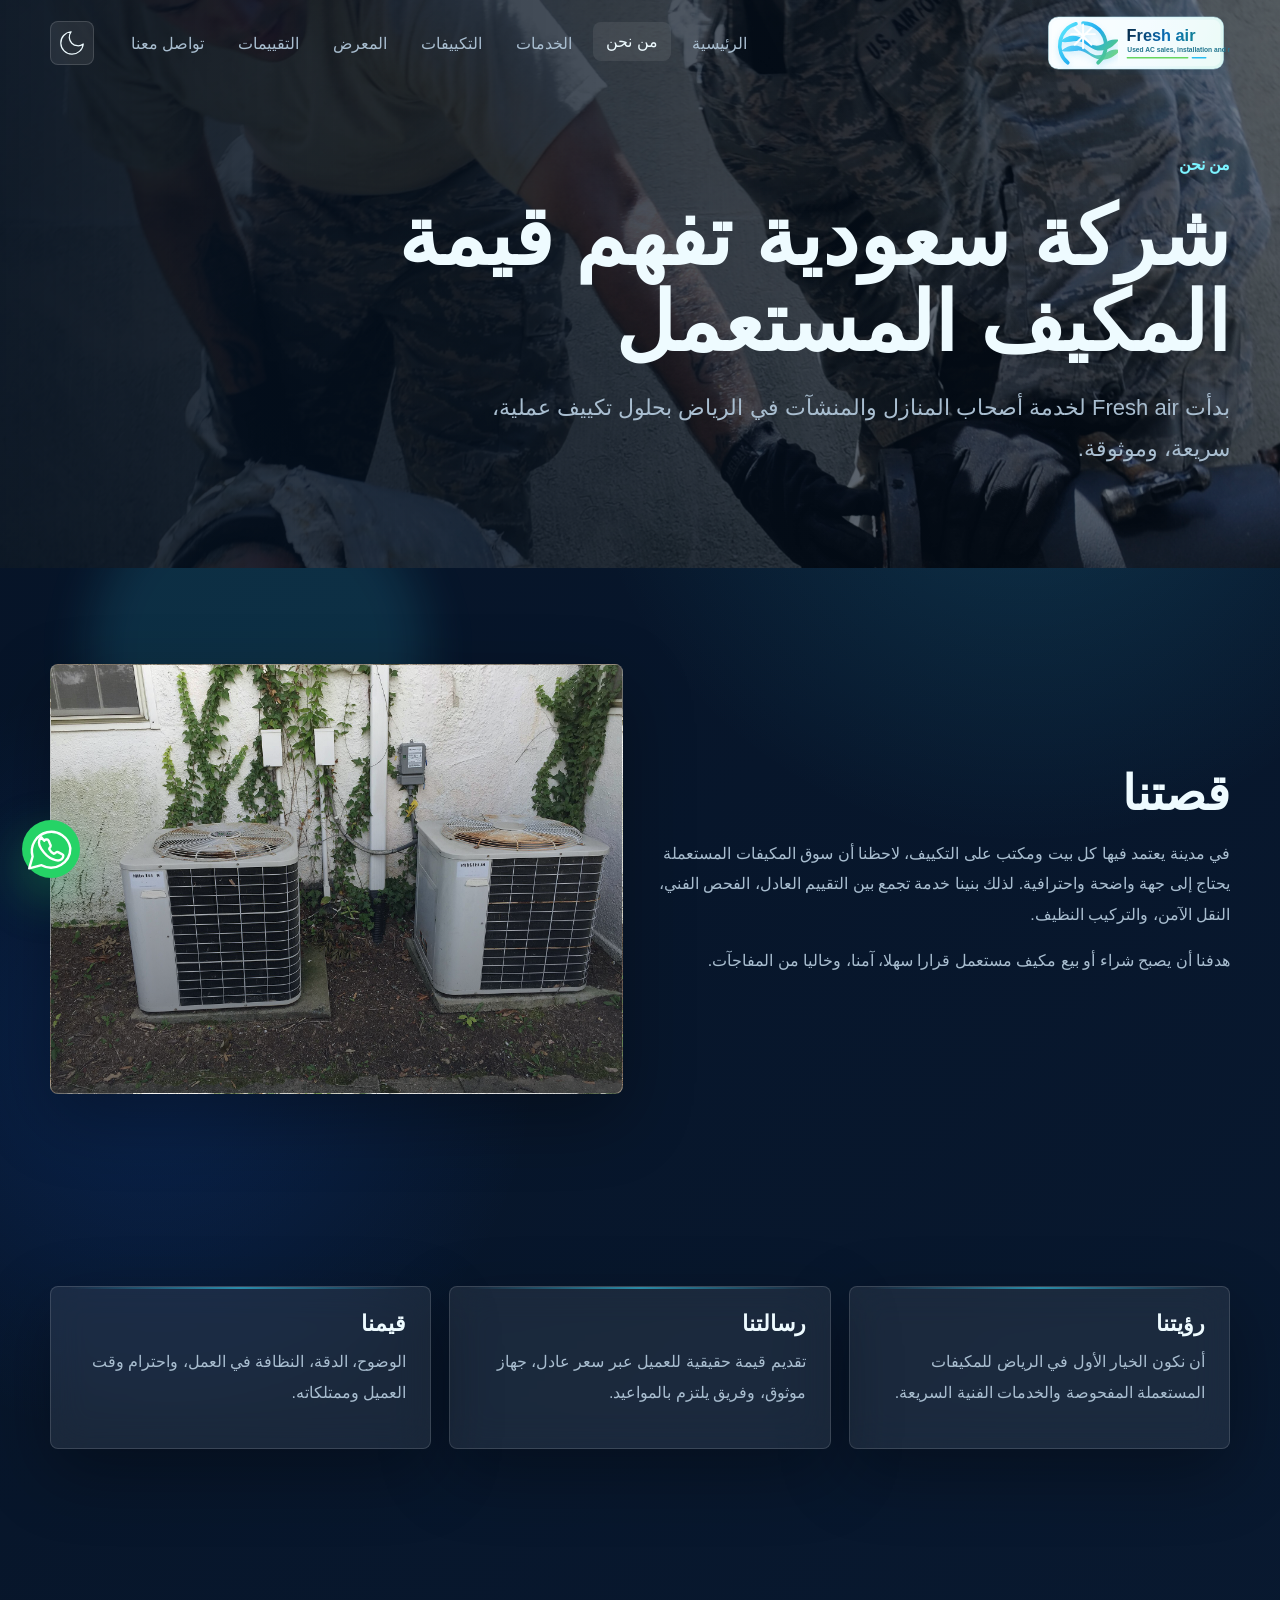
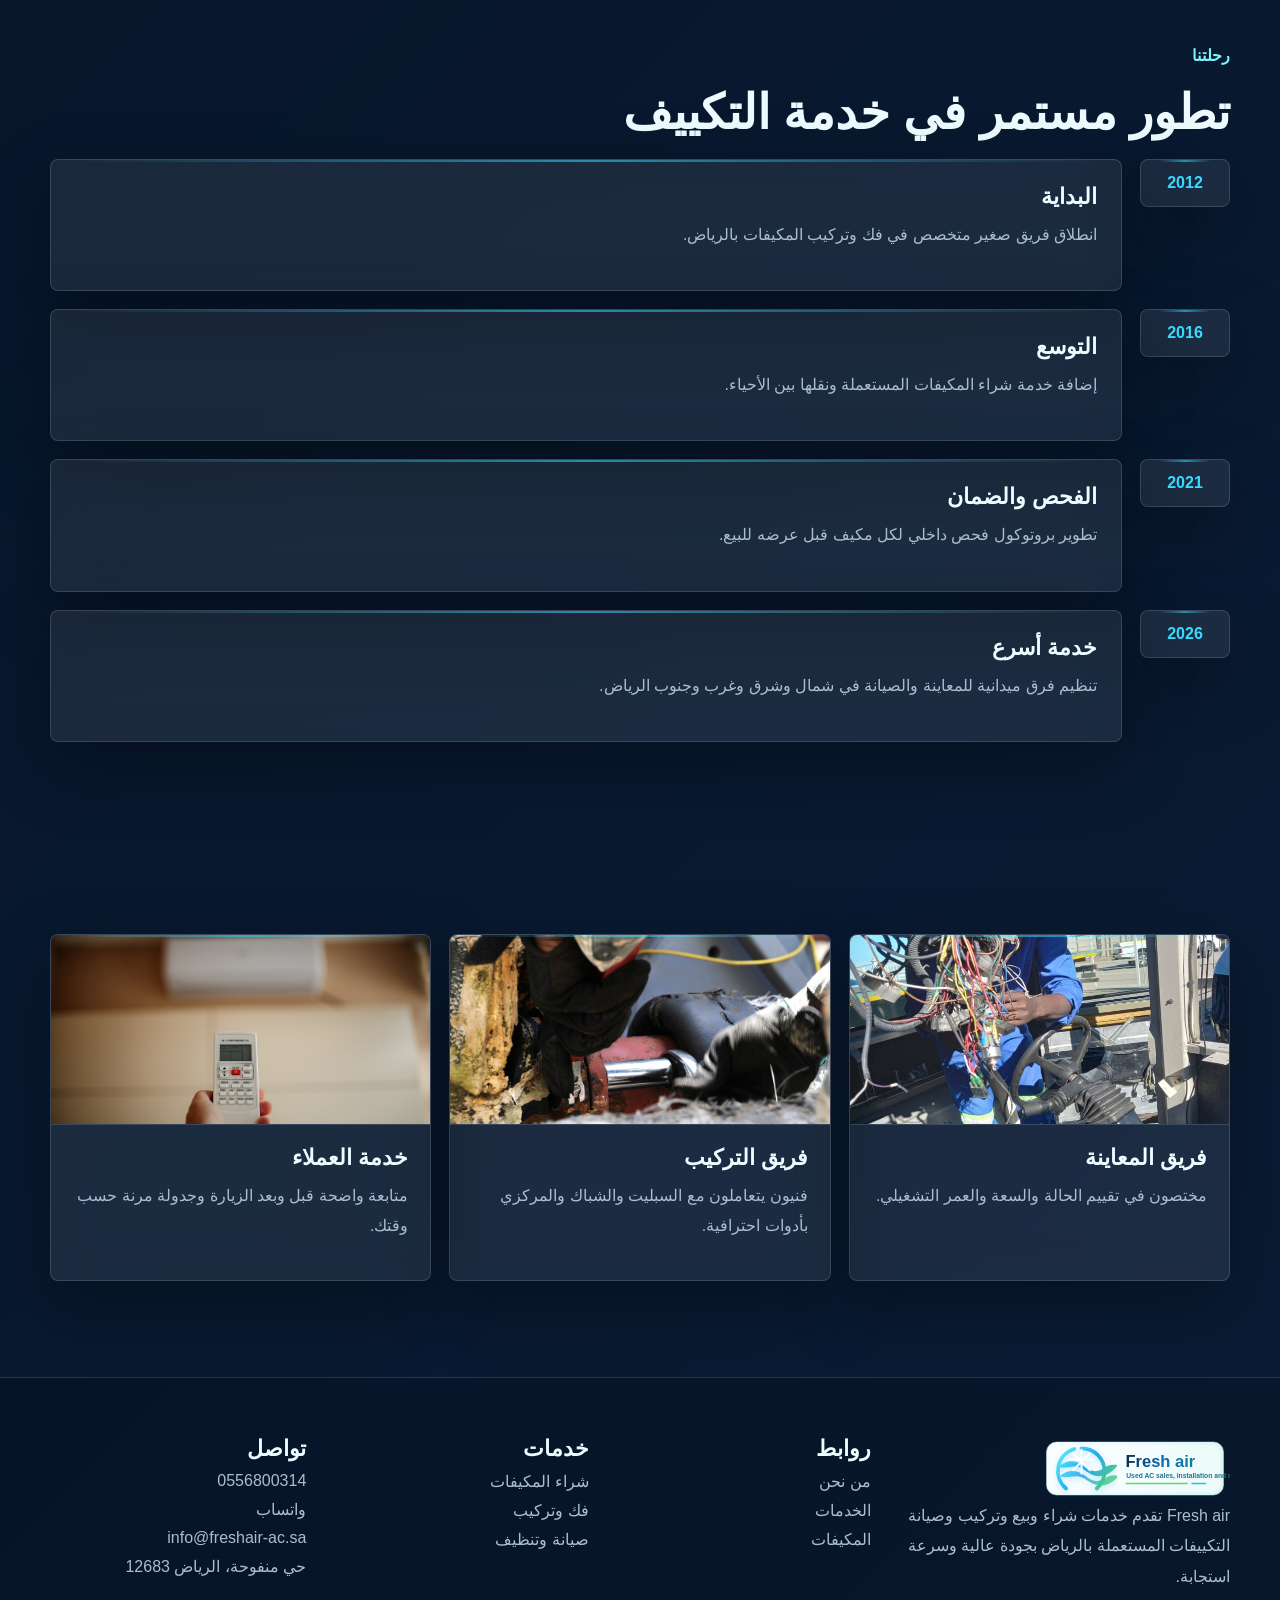
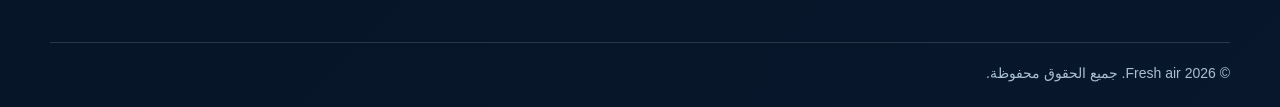
==== about.html @ 981058bc "Add files via upload" ====
﻿<!doctype html>
<html lang="ar" dir="rtl">
<head>
  <meta charset="utf-8">
  <meta name="viewport" content="width=device-width, initial-scale=1">
  <meta name="description" content="تعرف على Fresh air للمكيفات المستعملة بالرياض ورؤيتنا وفريقنا في شراء وبيع وصيانة المكيفات.">
  <title>من نحن | Fresh air للمكيفات</title>
  <link rel="icon" href="assets/logo.svg" type="image/svg+xml">
  <link rel="stylesheet" href="styles.css">
</head>
<body>
  <main>
    <section class="page-hero" style="--page-img:url('assets/img/technician-team.jpg')">
      <div class="container reveal"><p class="eyebrow">من نحن</p><h1>شركة سعودية تفهم قيمة المكيف المستعمل</h1><p class="lead">بدأت Fresh air لخدمة أصحاب المنازل والمنشآت في الرياض بحلول تكييف عملية، سريعة، وموثوقة.</p></div>
    </section>
    <section class="section">
      <div class="container split">
        <div class="reveal"><h2>قصتنا</h2><p>في مدينة يعتمد فيها كل بيت ومكتب على التكييف، لاحظنا أن سوق المكيفات المستعملة يحتاج إلى جهة واضحة واحترافية. لذلك بنينا خدمة تجمع بين التقييم العادل، الفحص الفني، النقل الآمن، والتركيب النظيف.</p><p>هدفنا أن يصبح شراء أو بيع مكيف مستعمل قرارا سهلا، آمنا، وخاليا من المفاجآت.</p></div>
        <div class="media-frame reveal" style="background-image:url('assets/img/old-units.jpg')"></div>
      </div>
    </section>
    <section class="section">
      <div class="container grid-3">
        <article class="card"><h3>رؤيتنا</h3><p>أن نكون الخيار الأول في الرياض للمكيفات المستعملة المفحوصة والخدمات الفنية السريعة.</p></article>
        <article class="card"><h3>رسالتنا</h3><p>تقديم قيمة حقيقية للعميل عبر سعر عادل، جهاز موثوق، وفريق يلتزم بالمواعيد.</p></article>
        <article class="card"><h3>قيمنا</h3><p>الوضوح، الدقة، النظافة في العمل، واحترام وقت العميل وممتلكاته.</p></article>
      </div>
    </section>
    <section class="section">
      <div class="container">
        <p class="eyebrow reveal">رحلتنا</p><h2 class="reveal">تطور مستمر في خدمة التكييف</h2>
        <div class="timeline">
          <div class="timeline-item reveal"><div class="timeline-year card">2012</div><div class="card"><h3>البداية</h3><p>انطلاق فريق صغير متخصص في فك وتركيب المكيفات بالرياض.</p></div></div>
          <div class="timeline-item reveal"><div class="timeline-year card">2016</div><div class="card"><h3>التوسع</h3><p>إضافة خدمة شراء المكيفات المستعملة ونقلها بين الأحياء.</p></div></div>
          <div class="timeline-item reveal"><div class="timeline-year card">2021</div><div class="card"><h3>الفحص والضمان</h3><p>تطوير بروتوكول فحص داخلي لكل مكيف قبل عرضه للبيع.</p></div></div>
          <div class="timeline-item reveal"><div class="timeline-year card">2026</div><div class="card"><h3>خدمة أسرع</h3><p>تنظيم فرق ميدانية للمعاينة والصيانة في شمال وشرق وغرب وجنوب الرياض.</p></div></div>
        </div>
      </div>
    </section>
    <section class="section">
      <div class="container grid-3">
        <article class="card team-card"><img src="assets/img/service-technician.jpg" alt="فني معاينة مكيفات"><h3>فريق المعاينة</h3><p>مختصون في تقييم الحالة والسعة والعمر التشغيلي.</p></article>
        <article class="card team-card"><img src="assets/img/technician-install.jpg" alt="فريق تركيب مكيفات"><h3>فريق التركيب</h3><p>فنيون يتعاملون مع السبليت والشباك والمركزي بأدوات احترافية.</p></article>
        <article class="card team-card"><img src="assets/img/remote-control.jpg" alt="خدمة عملاء المكيفات"><h3>خدمة العملاء</h3><p>متابعة واضحة قبل وبعد الزيارة وجدولة مرنة حسب وقتك.</p></article>
      </div>
    </section>
  </main>
  <footer class="footer"></footer>
  <script src="app.js"></script>
  <script src="content.js"></script>
</body>
</html>
---- styles.css ----
:root {
  color-scheme: dark;
  --bg: #061326;
  --bg-2: #0a1c35;
  --panel: rgba(255, 255, 255, .08);
  --panel-strong: rgba(255, 255, 255, .13);
  --text: #eefbff;
  --muted: #a9bed0;
  --line: rgba(255, 255, 255, .14);
  --cyan: #38dcff;
  --cyan-2: #7cf3ff;
  --blue: #1769ff;
  --white: #ffffff;
  --shadow: 0 24px 70px rgba(0, 0, 0, .32);
  --soft: 0 18px 50px rgba(56, 220, 255, .16);
  --radius: 8px;
  --max: 1180px;
}

:root.light {
  color-scheme: light;
  --bg: #f5fbff;
  --bg-2: #e9f4fb;
  --panel: rgba(255, 255, 255, .76);
  --panel-strong: rgba(255, 255, 255, .95);
  --text: #061326;
  --muted: #506476;
  --line: rgba(4, 26, 52, .12);
  --shadow: 0 24px 70px rgba(0, 42, 87, .12);
  --soft: 0 18px 50px rgba(23, 105, 255, .11);
}

* { box-sizing: border-box; }

html {
  scroll-behavior: smooth;
}

body {
  margin: 0;
  font-family: "Tajawal", "Cairo", "Segoe UI", Tahoma, Arial, sans-serif;
  background:
    radial-gradient(circle at 80% 12%, rgba(56, 220, 255, .16), transparent 28rem),
    radial-gradient(circle at 12% 32%, rgba(23, 105, 255, .16), transparent 24rem),
    linear-gradient(135deg, var(--bg), var(--bg-2));
  color: var(--text);
  min-height: 100vh;
  overflow-x: hidden;
}

body::before,
body::after {
  content: "";
  position: fixed;
  inset: auto auto 9% 7%;
  width: 21rem;
  height: 21rem;
  border-radius: 50%;
  background: rgba(56, 220, 255, .13);
  filter: blur(24px);
  pointer-events: none;
  animation: floatGlow 9s ease-in-out infinite;
  z-index: -2;
}

body::after {
  inset: 13% 8% auto auto;
  width: 15rem;
  height: 15rem;
  background: rgba(23, 105, 255, .18);
  animation-duration: 12s;
  animation-delay: -3s;
}

@keyframes floatGlow {
  0%, 100% { transform: translate3d(0, 0, 0) scale(1); opacity: .62; }
  50% { transform: translate3d(1.5rem, -2rem, 0) scale(1.08); opacity: .9; }
}

a { color: inherit; text-decoration: none; }
img { max-width: 100%; display: block; }
button, input, textarea, select { font: inherit; }

.loader {
  position: fixed;
  inset: 0;
  z-index: 1000;
  display: grid;
  place-items: center;
  background: #04101f;
  transition: opacity .6s ease, visibility .6s ease;
}

.loader.hide {
  opacity: 0;
  visibility: hidden;
}

.loader-mark {
  width: 92px;
  height: 92px;
  border-radius: 50%;
  border: 1px solid rgba(124, 243, 255, .25);
  display: grid;
  place-items: center;
  position: relative;
  box-shadow: 0 0 50px rgba(56, 220, 255, .32);
}

.loader-mark::before {
  content: "";
  position: absolute;
  inset: -4px;
  border-radius: inherit;
  border: 3px solid transparent;
  border-top-color: var(--cyan);
  animation: spin 1s linear infinite;
}

.loader-mark span {
  color: var(--cyan-2);
  font-weight: 900;
  font-size: 30px;
}

@keyframes spin { to { transform: rotate(360deg); } }

.page-transition {
  position: fixed;
  inset: 0;
  z-index: 900;
  pointer-events: none;
  background: linear-gradient(120deg, #061326, #0a65ff, #38dcff);
  transform: translateX(105%);
}

.page-transition.active {
  animation: pageSweep .72s cubic-bezier(.7, 0, .2, 1);
}

@keyframes pageSweep {
  0% { transform: translateX(105%); }
  45% { transform: translateX(0); }
  100% { transform: translateX(-105%); }
}

.nav {
  position: fixed;
  top: 0;
  inset-inline: 0;
  z-index: 100;
  transition: background .3s ease, box-shadow .3s ease, transform .3s ease;
}

.nav.scrolled {
  background: rgba(4, 16, 31, .76);
  backdrop-filter: blur(18px);
  box-shadow: 0 8px 40px rgba(0, 0, 0, .22);
}

.nav-inner {
  width: min(var(--max), calc(100% - 32px));
  margin: auto;
  height: 86px;
  display: flex;
  align-items: center;
  gap: 24px;
}

.brand {
  display: inline-flex;
  align-items: center;
  min-width: 196px;
}

.brand img {
  width: 188px;
  max-height: 70px;
  height: auto;
  object-fit: contain;
  border-radius: var(--radius);
}

.nav-links {
  display: flex;
  align-items: center;
  gap: 8px;
  margin-inline-start: auto;
}

.nav-links a {
  color: var(--muted);
  padding: 10px 13px;
  border-radius: var(--radius);
  transition: color .25s ease, background .25s ease, transform .25s ease;
  white-space: nowrap;
}

.nav-links a:hover,
.nav-links a.active {
  color: var(--text);
  background: rgba(255, 255, 255, .08);
  transform: translateY(-2px);
}

.nav-actions {
  display: flex;
  align-items: center;
  gap: 10px;
}

.icon-btn,
.menu-btn {
  width: 44px;
  height: 44px;
  border: 1px solid var(--line);
  border-radius: var(--radius);
  background: var(--panel);
  color: var(--text);
  display: grid;
  place-items: center;
  cursor: pointer;
  transition: transform .25s ease, border-color .25s ease, background .25s ease;
}

.icon-btn:hover,
.menu-btn:hover {
  transform: translateY(-2px);
  border-color: rgba(56, 220, 255, .5);
  background: var(--panel-strong);
}

.menu-btn { display: none; }

.section {
  padding: 96px 0;
  position: relative;
}

.container {
  width: min(var(--max), calc(100% - 32px));
  margin: auto;
}

.eyebrow {
  color: var(--cyan-2);
  font-weight: 800;
  letter-spacing: 0;
  margin-bottom: 14px;
}

h1, h2, h3, p { margin-top: 0; }

h1 {
  font-size: clamp(40px, 7vw, 82px);
  line-height: 1.05;
  margin-bottom: 20px;
  max-width: 950px;
}

h2 {
  font-size: clamp(28px, 4vw, 48px);
  line-height: 1.15;
  margin-bottom: 18px;
}

h3 {
  font-size: 22px;
  margin-bottom: 10px;
}

p {
  color: var(--muted);
  line-height: 1.9;
}

.lead {
  font-size: clamp(17px, 2.1vw, 22px);
  max-width: 780px;
}

.section-heading {
  max-width: 780px;
  margin-bottom: 26px;
}

.btn {
  border: 1px solid var(--line);
  border-radius: var(--radius);
  min-height: 48px;
  padding: 0 22px;
  display: inline-flex;
  align-items: center;
  justify-content: center;
  gap: 9px;
  color: var(--text);
  background: var(--panel);
  cursor: pointer;
  transition: transform .25s ease, box-shadow .25s ease, background .25s ease, border-color .25s ease;
  white-space: nowrap;
}

.btn:hover {
  transform: translateY(-3px);
  border-color: rgba(56, 220, 255, .56);
  box-shadow: var(--soft);
}

.btn.primary {
  border: 0;
  background: linear-gradient(135deg, var(--cyan), var(--blue));
  color: #04101f;
  font-weight: 900;
}

.btn.ghost {
  background: rgba(255, 255, 255, .06);
}

.hero {
  min-height: 100svh;
  display: grid;
  align-items: center;
  padding: 130px 0 60px;
  isolation: isolate;
  overflow: hidden;
}

.hero::before {
  content: "";
  position: absolute;
  inset: 0;
  background:
    linear-gradient(90deg, rgba(3, 10, 24, .9) 0%, rgba(3, 10, 24, .55) 48%, rgba(3, 10, 24, .2) 100%),
    var(--hero-img, url("assets/img/hero-ac-luxury.jpg"));
  background-size: cover;
  background-position: center;
  transform: scale(1.04);
  animation: heroZoom 16s ease-in-out infinite alternate;
  z-index: -2;
}

.hero::after {
  content: "";
  position: absolute;
  inset: 0;
  background: linear-gradient(0deg, var(--bg) 0%, transparent 34%);
  z-index: -1;
}

@keyframes heroZoom {
  to { transform: scale(1.12) translateX(1.2rem); }
}

.hero-grid {
  display: grid;
  grid-template-columns: 1fr 390px;
  gap: 44px;
  align-items: end;
}

.hero-actions,
.inline-actions {
  display: flex;
  align-items: center;
  gap: 12px;
  flex-wrap: wrap;
  margin-top: 30px;
}

.hero-panel,
.glass,
.card {
  background: var(--panel);
  border: 1px solid var(--line);
  border-radius: var(--radius);
  backdrop-filter: blur(18px);
  box-shadow: var(--shadow);
}

.hero-panel {
  padding: 18px;
  overflow: hidden;
}

.slide {
  min-height: 330px;
  border-radius: var(--radius);
  padding: 22px;
  background-size: cover;
  background-position: center;
  display: flex;
  flex-direction: column;
  justify-content: end;
  position: relative;
  overflow: hidden;
}

.slide::before {
  content: "";
  position: absolute;
  inset: 0;
  background: linear-gradient(0deg, rgba(3, 10, 24, .88), transparent 65%);
}

.slide > * { position: relative; }

.slide h3 { color: #fff; }

.slider-dots {
  display: flex;
  gap: 8px;
  margin-top: 14px;
}

.slider-dots button {
  width: 34px;
  height: 5px;
  border: 0;
  border-radius: 99px;
  background: rgba(255, 255, 255, .2);
  cursor: pointer;
}

.slider-dots button.active { background: var(--cyan); }

.split {
  display: grid;
  grid-template-columns: 1fr 1fr;
  gap: 34px;
  align-items: center;
}

.grid-3,
.grid-4,
.product-grid,
.review-grid {
  display: grid;
  gap: 18px;
}

.grid-3 { grid-template-columns: repeat(3, 1fr); }
.grid-4 { grid-template-columns: repeat(4, 1fr); }
.product-grid { grid-template-columns: repeat(3, 1fr); }
.review-grid { grid-template-columns: repeat(3, 1fr); }

.article-feature {
  padding-top: 78px;
}

.article-grid {
  display: grid;
  grid-template-columns: 1.2fr .9fr .9fr;
  gap: 18px;
}

.article-card {
  padding: 0;
  display: grid;
  grid-template-rows: auto 1fr;
}

.article-card img {
  width: 100%;
  aspect-ratio: 16 / 10;
  object-fit: cover;
  border-bottom: 1px solid var(--line);
}

.article-card:first-child img {
  aspect-ratio: 16 / 8;
}

.article-body {
  padding: 22px;
}

.article-body span {
  display: inline-flex;
  margin-bottom: 12px;
  color: var(--cyan-2);
  font-weight: 900;
}

.article-body h3 {
  line-height: 1.35;
}

.image-strip {
  display: grid;
  grid-template-columns: 1.15fr .85fr 1fr .9fr;
  gap: 16px;
  margin-top: 22px;
}

.image-card {
  min-height: 260px;
  margin: 0;
  border-radius: var(--radius);
  overflow: hidden;
  position: relative;
  border: 1px solid var(--line);
  box-shadow: var(--shadow);
  background: var(--panel);
}

.image-card:nth-child(2),
.image-card:nth-child(4) {
  transform: translateY(34px);
}

.image-card img,
.team-card img,
.service-photo {
  width: 100%;
  height: 100%;
  object-fit: cover;
}

.image-card figcaption {
  position: absolute;
  inset: auto 14px 14px auto;
  padding: 8px 12px;
  border-radius: var(--radius);
  color: #fff;
  background: rgba(4, 16, 31, .72);
  backdrop-filter: blur(12px);
  font-weight: 800;
}

.brand-showcase {
  display: grid;
  grid-template-columns: 310px 1fr;
  gap: 24px;
  align-items: center;
  padding: 28px;
  border-radius: var(--radius);
  border: 1px solid var(--line);
  background:
    radial-gradient(circle at 18% 50%, rgba(56, 220, 255, .22), transparent 19rem),
    var(--panel);
  box-shadow: var(--shadow);
  backdrop-filter: blur(18px);
}

.brand-showcase img {
  width: min(100%, 280px);
  filter: drop-shadow(0 18px 38px rgba(56, 220, 255, .22));
}

.card {
  padding: 24px;
  position: relative;
  overflow: hidden;
  transition: transform .28s ease, border-color .28s ease, box-shadow .28s ease;
}

.card::before {
  content: "";
  position: absolute;
  inset-inline: 18px;
  top: 0;
  height: 2px;
  background: linear-gradient(90deg, transparent, var(--cyan), transparent);
  opacity: .55;
}

.card:hover {
  transform: translateY(-7px);
  border-color: rgba(56, 220, 255, .45);
  box-shadow: var(--soft), var(--shadow);
}

.service-card,
.team-card {
  padding: 0;
}

.service-card .icon,
.service-card h3,
.service-card p,
.team-card h3,
.team-card p {
  margin-inline: 22px;
}

.service-photo,
.team-card img {
  height: 190px;
  margin-bottom: 20px;
  border-bottom: 1px solid var(--line);
}

.team-card p,
.service-card p {
  padding-bottom: 22px;
}

.icon {
  width: 54px;
  height: 54px;
  border-radius: var(--radius);
  display: grid;
  place-items: center;
  margin-bottom: 18px;
  color: #04101f;
  background: linear-gradient(135deg, var(--cyan), #fff);
}

.icon svg {
  width: 28px;
  height: 28px;
  stroke-width: 2.2;
}

.stat {
  min-height: 160px;
  display: grid;
  align-content: center;
  text-align: center;
}

.stat strong {
  font-size: 42px;
  color: var(--cyan-2);
}

.media-frame {
  border-radius: var(--radius);
  overflow: hidden;
  min-height: 430px;
  background-size: cover;
  background-position: center;
  box-shadow: var(--shadow);
  border: 1px solid var(--line);
  position: relative;
}

.media-frame::after {
  content: "";
  position: absolute;
  inset: 0;
  background: linear-gradient(0deg, rgba(4, 16, 31, .52), transparent);
}

.timeline {
  display: grid;
  gap: 18px;
  position: relative;
}

.timeline-item {
  display: grid;
  grid-template-columns: 90px 1fr;
  gap: 18px;
  align-items: start;
}

.timeline-year {
  color: var(--cyan);
  font-weight: 900;
  padding: 14px;
  text-align: center;
}

.page-hero {
  padding: 150px 0 76px;
  min-height: 470px;
  display: grid;
  align-items: end;
  background:
    linear-gradient(90deg, rgba(4, 16, 31, .92), rgba(4, 16, 31, .52)),
    var(--page-img, url("assets/img/central-hvac.jpg"));
  background-size: cover;
  background-position: center;
  position: relative;
}

.filters {
  display: flex;
  gap: 10px;
  flex-wrap: wrap;
  margin-bottom: 24px;
}

.filter-btn {
  border: 1px solid var(--line);
  background: var(--panel);
  color: var(--text);
  border-radius: var(--radius);
  padding: 11px 16px;
  cursor: pointer;
}

.filter-btn.active {
  background: linear-gradient(135deg, var(--cyan), var(--blue));
  color: #04101f;
  font-weight: 900;
  border-color: transparent;
}

.product-card {
  padding: 0;
}

.product-card img,
.gallery-item img {
  width: 100%;
  aspect-ratio: 4 / 3;
  object-fit: cover;
  transition: transform .45s ease;
}

.product-card:hover img,
.gallery-item:hover img {
  transform: scale(1.07);
}

.product-body { padding: 22px; }
.price { color: var(--cyan-2); font-size: 22px; font-weight: 900; }

.masonry {
  columns: 3 280px;
  column-gap: 18px;
}

.gallery-item {
  break-inside: avoid;
  margin-bottom: 18px;
  overflow: hidden;
  cursor: zoom-in;
  padding: 0;
}

.before-after {
  display: grid;
  grid-template-columns: 1fr 1fr;
  overflow: hidden;
  padding: 0;
}

.before-after figure {
  margin: 0;
  position: relative;
  overflow: hidden;
}

.before-after figcaption {
  position: absolute;
  inset: auto 12px 12px auto;
  padding: 8px 12px;
  border-radius: var(--radius);
  background: rgba(4, 16, 31, .72);
  color: #fff;
}

.form {
  display: grid;
  gap: 14px;
}

.field {
  border: 1px solid var(--line);
  border-radius: var(--radius);
  background: rgba(255, 255, 255, .06);
  color: var(--text);
  min-height: 52px;
  padding: 0 16px;
  outline: 0;
}

textarea.field {
  padding-block: 14px;
  min-height: 150px;
  resize: vertical;
}

.map {
  width: 100%;
  height: 430px;
  border: 0;
  border-radius: var(--radius);
  filter: saturate(1.1) contrast(1.05);
}

.faq-item {
  border-bottom: 1px solid var(--line);
}

.faq-q {
  width: 100%;
  background: transparent;
  color: var(--text);
  border: 0;
  padding: 20px 0;
  text-align: right;
  cursor: pointer;
  font-weight: 900;
  display: flex;
  justify-content: space-between;
  align-items: center;
}

.faq-a {
  display: none;
  padding-bottom: 20px;
}

.faq-item.open .faq-a { display: block; }

.stars {
  color: #ffd86b;
  font-size: 18px;
  margin-bottom: 12px;
}

.partners {
  display: grid;
  grid-template-columns: repeat(5, 1fr);
  gap: 14px;
}

.partner {
  min-height: 86px;
  display: grid;
  place-items: center;
  color: var(--muted);
  font-weight: 900;
  letter-spacing: 0;
}

.footer {
  padding: 58px 0 26px;
  border-top: 1px solid var(--line);
  background: rgba(0, 0, 0, .16);
}

.footer-grid {
  display: grid;
  grid-template-columns: 1.3fr repeat(3, 1fr);
  gap: 26px;
}

.footer a {
  display: block;
  color: var(--muted);
  margin: 10px 0;
}

.copy {
  margin-top: 34px;
  padding-top: 22px;
  border-top: 1px solid var(--line);
  color: var(--muted);
  font-size: 14px;
}

.whatsapp {
  position: fixed;
  left: 22px;
  bottom: 22px;
  z-index: 80;
  width: 58px;
  height: 58px;
  border-radius: 50%;
  display: grid;
  place-items: center;
  background: #25d366;
  color: white;
  box-shadow: 0 18px 48px rgba(37, 211, 102, .36);
  animation: pulse 2.2s ease-in-out infinite;
}

@keyframes pulse {
  0%, 100% { transform: scale(1); }
  50% { transform: scale(1.08); }
}

.lightbox {
  position: fixed;
  inset: 0;
  background: rgba(3, 10, 24, .88);
  z-index: 500;
  display: none;
  place-items: center;
  padding: 24px;
}

.lightbox.open { display: grid; }
.lightbox img { max-height: 86vh; border-radius: var(--radius); box-shadow: var(--shadow); }
.lightbox button { position: absolute; top: 22px; left: 22px; }

.reveal {
  opacity: 0;
  transform: translateY(34px);
  transition: opacity .75s ease, transform .75s ease;
}

.reveal.visible {
  opacity: 1;
  transform: translateY(0);
}

.not-found {
  min-height: 100vh;
  display: grid;
  place-items: center;
  align-content: center;
  gap: 20px;
  text-align: center;
}

@media (max-width: 980px) {
  .menu-btn { display: grid; }
  .nav-links {
    position: fixed;
    top: 86px;
    inset-inline: 16px;
    display: none;
    flex-direction: column;
    align-items: stretch;
    padding: 14px;
    border: 1px solid var(--line);
    background: rgba(4, 16, 31, .92);
    backdrop-filter: blur(18px);
    border-radius: var(--radius);
  }
  .nav-links.open { display: flex; }
  .hero-grid,
  .split,
  .footer-grid {
    grid-template-columns: 1fr;
  }
  .hero-panel { max-width: 480px; }
  .grid-3,
  .grid-4,
  .product-grid,
  .article-grid,
  .review-grid,
  .partners,
  .image-strip {
    grid-template-columns: repeat(2, minmax(0, 1fr));
  }
  .brand-showcase {
    grid-template-columns: 1fr;
  }
  .image-card:nth-child(2),
  .image-card:nth-child(4) {
    transform: none;
  }
}

@media (max-width: 620px) {
  .nav-inner { height: 76px; width: min(100% - 20px, var(--max)); gap: 10px; }
  .brand { min-width: 148px; }
  .brand img { width: 144px; max-height: 58px; }
  .page-hero { padding-top: 126px; }
  .section { padding: 70px 0; }
  .hero { padding-top: 112px; }
  .hero-actions .btn,
  .inline-actions .btn { flex: 1 1 100%; }
  .grid-3,
  .grid-4,
  .product-grid,
  .article-grid,
  .review-grid,
  .partners,
  .before-after,
  .image-strip {
    grid-template-columns: 1fr;
  }
  .timeline-item { grid-template-columns: 1fr; }
  .hero-panel { max-width: 100%; }
  .slide { min-height: 260px; }
  .image-card { min-height: 230px; }
  .brand-showcase { padding: 20px; }
  .map { height: 320px; }
  h1 { font-size: 40px; }
}
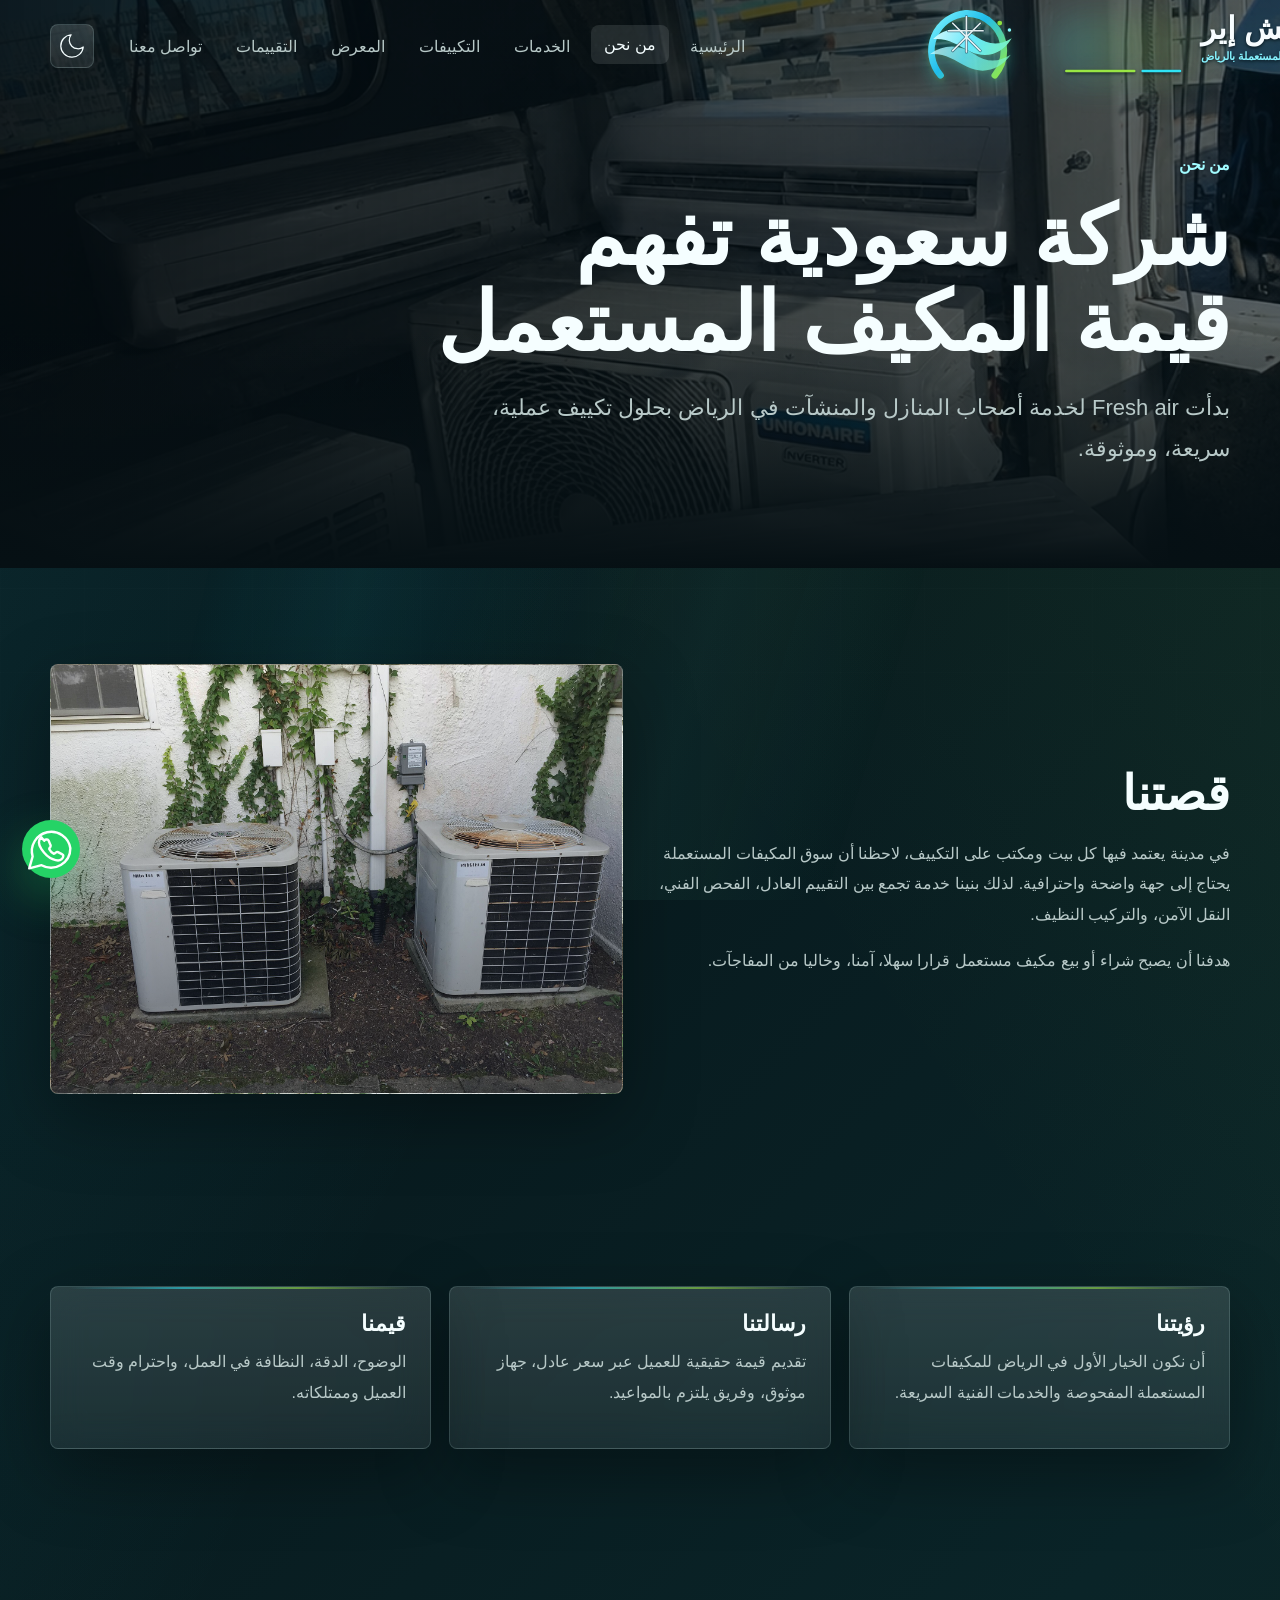
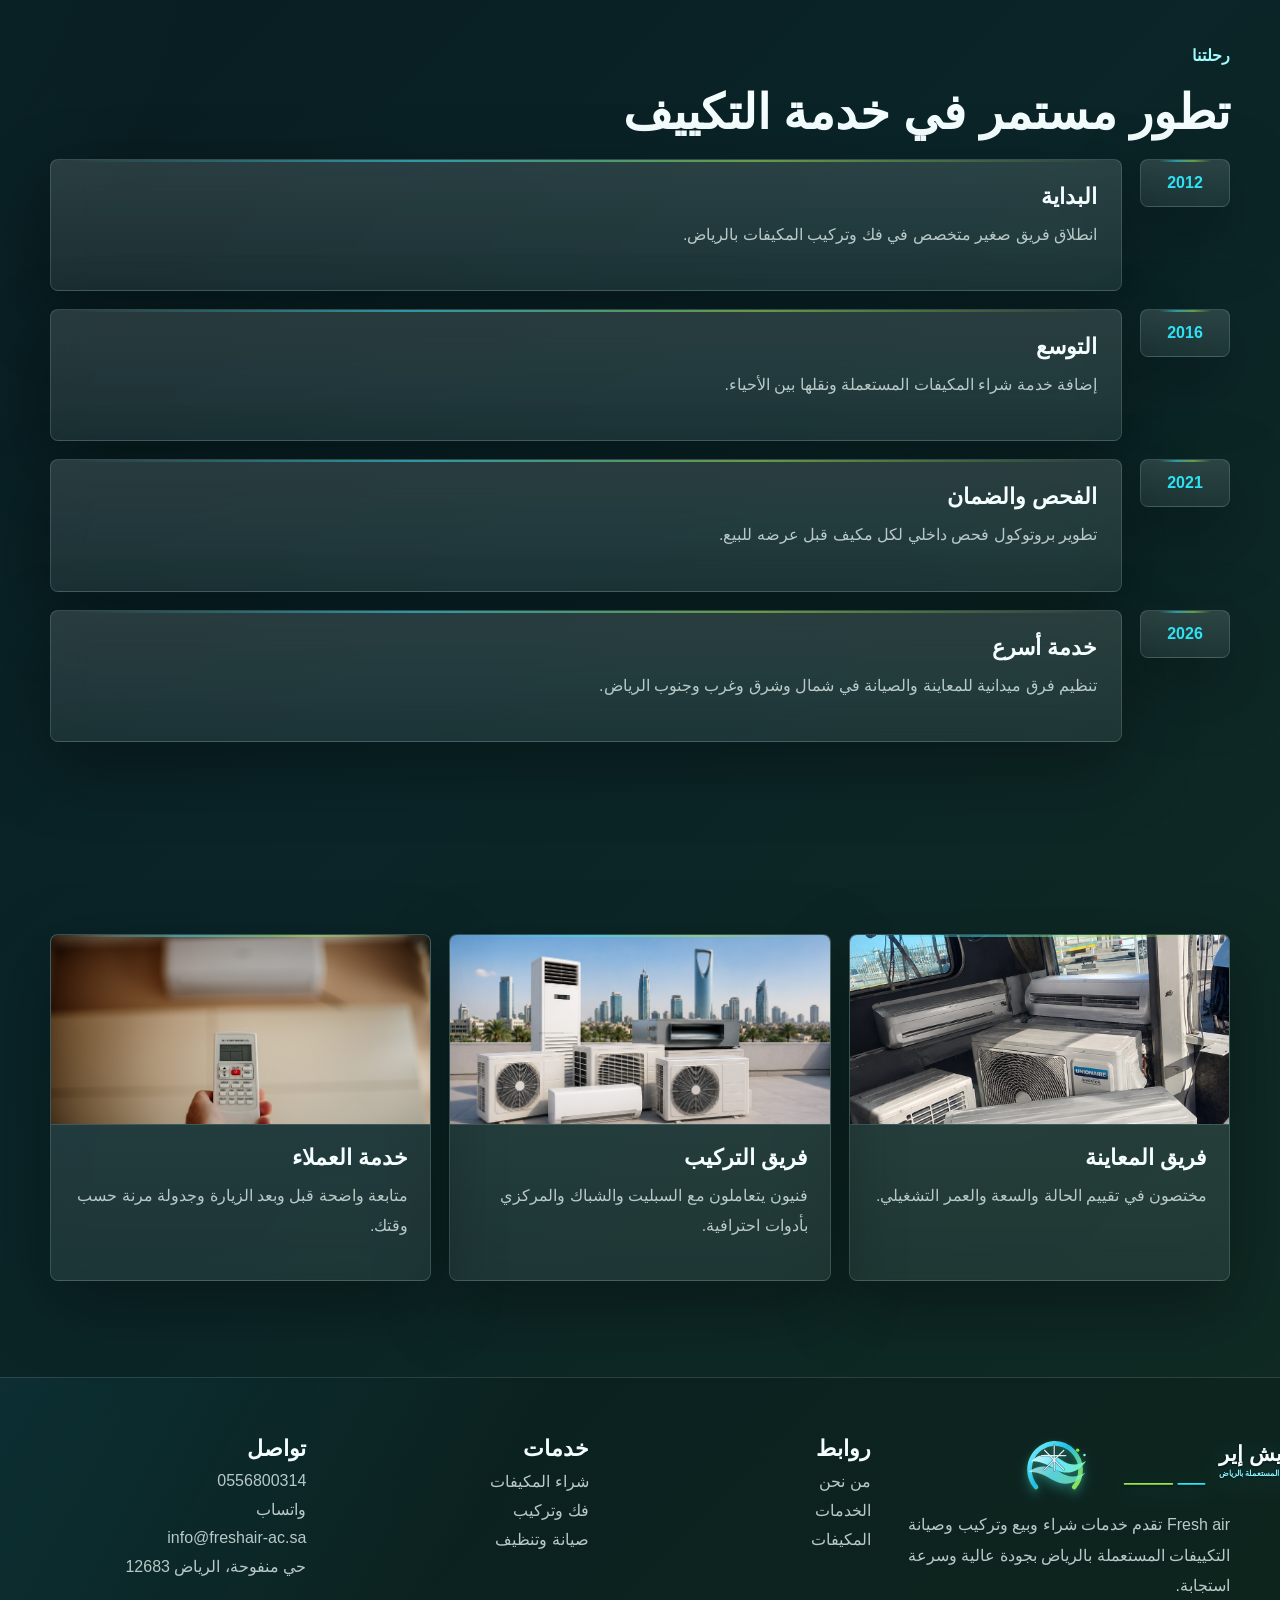
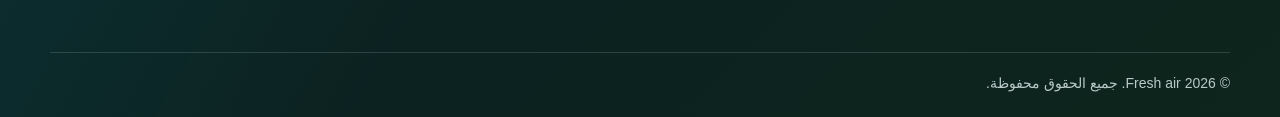
==== commit b700d1b8: "Add files via upload" ====
--- a/about.html
+++ b/about.html
@@ -10,7 +10,7 @@
 </head>
 <body>
   <main>
-    <section class="page-hero" style="--page-img:url('assets/img/technician-team.jpg')">
+    <section class="page-hero" style="--page-img:url('assets/img/service-technician.jpg')">
       <div class="container reveal"><p class="eyebrow">من نحن</p><h1>شركة سعودية تفهم قيمة المكيف المستعمل</h1><p class="lead">بدأت Fresh air لخدمة أصحاب المنازل والمنشآت في الرياض بحلول تكييف عملية، سريعة، وموثوقة.</p></div>
     </section>
     <section class="section">
--- a/styles.css
+++ b/styles.css
@@ -1,81 +1,123 @@
-:root {
-  color-scheme: dark;
-  --bg: #061326;
-  --bg-2: #0a1c35;
-  --panel: rgba(255, 255, 255, .08);
-  --panel-strong: rgba(255, 255, 255, .13);
-  --text: #eefbff;
-  --muted: #a9bed0;
-  --line: rgba(255, 255, 255, .14);
-  --cyan: #38dcff;
-  --cyan-2: #7cf3ff;
-  --blue: #1769ff;
-  --white: #ffffff;
-  --shadow: 0 24px 70px rgba(0, 0, 0, .32);
-  --soft: 0 18px 50px rgba(56, 220, 255, .16);
-  --radius: 8px;
-  --max: 1180px;
-}
-
-:root.light {
-  color-scheme: light;
-  --bg: #f5fbff;
-  --bg-2: #e9f4fb;
-  --panel: rgba(255, 255, 255, .76);
-  --panel-strong: rgba(255, 255, 255, .95);
-  --text: #061326;
-  --muted: #506476;
-  --line: rgba(4, 26, 52, .12);
-  --shadow: 0 24px 70px rgba(0, 42, 87, .12);
-  --soft: 0 18px 50px rgba(23, 105, 255, .11);
-}
+:root {
+  color-scheme: dark;
+  --bg: #061014;
+  --bg-2: #0a2428;
+  --bg-3: #112b22;
+  --panel: rgba(246, 255, 253, .075);
+  --panel-strong: rgba(246, 255, 253, .14);
+  --text: #f5feff;
+  --muted: #b8c9c8;
+  --line: rgba(214, 255, 251, .15);
+  --cyan: #2fe3f5;
+  --cyan-2: #a1fbff;
+  --blue: #2b83f2;
+  --mint: #74f0bf;
+  --green: #99e644;
+  --amber: #f4c767;
+  --nav-bg: rgba(5, 19, 23, .76);
+  --mobile-nav-bg: rgba(5, 19, 23, .96);
+  --hero-overlay-strong: rgba(3, 11, 15, .93);
+  --hero-overlay-mid: rgba(4, 18, 22, .62);
+  --hero-overlay-soft: rgba(4, 18, 22, .16);
+  --logo-text: #f7fdff;
+  --logo-muted: #86f3ff;
+  --logo-accent: #9af044;
+  --logo-shadow: rgba(0, 15, 21, .78);
+  --white: #ffffff;
+  --shadow: 0 24px 70px rgba(0, 0, 0, .34);
+  --soft: 0 18px 50px rgba(47, 227, 245, .17);
+  --radius: 8px;
+  --max: 1180px;
+}
+
+:root.light {
+  color-scheme: light;
+  --bg: #f8fbf8;
+  --bg-2: #edf8f2;
+  --bg-3: #e8f5ff;
+  --panel: rgba(255, 255, 255, .84);
+  --panel-strong: rgba(255, 255, 255, .97);
+  --text: #09242a;
+  --muted: #566d69;
+  --line: rgba(9, 36, 42, .13);
+  --cyan: #08aeca;
+  --cyan-2: #087f96;
+  --blue: #246fe0;
+  --mint: #18b889;
+  --green: #67b82b;
+  --amber: #a96f00;
+  --nav-bg: rgba(249, 253, 251, .86);
+  --mobile-nav-bg: rgba(249, 253, 251, .97);
+  --hero-overlay-strong: rgba(248, 253, 251, .87);
+  --hero-overlay-mid: rgba(236, 249, 245, .64);
+  --hero-overlay-soft: rgba(255, 255, 255, .18);
+  --logo-text: #072a32;
+  --logo-muted: #087f96;
+  --logo-accent: #4e9f21;
+  --logo-shadow: rgba(255, 255, 255, .78);
+  --shadow: 0 24px 70px rgba(0, 55, 68, .13);
+  --soft: 0 18px 50px rgba(8, 174, 202, .14);
+}
 
 * { box-sizing: border-box; }
 
-html {
-  scroll-behavior: smooth;
-}
-
-body {
-  margin: 0;
-  font-family: "Tajawal", "Cairo", "Segoe UI", Tahoma, Arial, sans-serif;
-  background:
-    radial-gradient(circle at 80% 12%, rgba(56, 220, 255, .16), transparent 28rem),
-    radial-gradient(circle at 12% 32%, rgba(23, 105, 255, .16), transparent 24rem),
-    linear-gradient(135deg, var(--bg), var(--bg-2));
-  color: var(--text);
-  min-height: 100vh;
-  overflow-x: hidden;
-}
-
-body::before,
-body::after {
-  content: "";
-  position: fixed;
-  inset: auto auto 9% 7%;
-  width: 21rem;
-  height: 21rem;
-  border-radius: 50%;
-  background: rgba(56, 220, 255, .13);
-  filter: blur(24px);
-  pointer-events: none;
-  animation: floatGlow 9s ease-in-out infinite;
-  z-index: -2;
-}
-
-body::after {
-  inset: 13% 8% auto auto;
-  width: 15rem;
-  height: 15rem;
-  background: rgba(23, 105, 255, .18);
-  animation-duration: 12s;
-  animation-delay: -3s;
-}
-
-@keyframes floatGlow {
-  0%, 100% { transform: translate3d(0, 0, 0) scale(1); opacity: .62; }
-  50% { transform: translate3d(1.5rem, -2rem, 0) scale(1.08); opacity: .9; }
-}
+html {
+  scroll-behavior: smooth;
+  overflow-x: clip;
+}
+
+body {
+  margin: 0;
+  font-family: "Tajawal", "Cairo", "Segoe UI", Tahoma, Arial, sans-serif;
+  background:
+    linear-gradient(115deg, rgba(47, 227, 245, .11), transparent 34%),
+    linear-gradient(235deg, rgba(153, 230, 68, .08), transparent 31%),
+    linear-gradient(135deg, var(--bg), var(--bg-2) 58%, var(--bg-3));
+  color: var(--text);
+  min-height: 100vh;
+  max-width: 100vw;
+  overflow-x: clip;
+  transition: background .55s ease, color .55s ease;
+}
+
+body::before,
+body::after {
+  content: "";
+  position: fixed;
+  inset: 0;
+  pointer-events: none;
+  z-index: -2;
+}
+
+body::before {
+  background:
+    linear-gradient(103deg, transparent 0 22%, rgba(47, 227, 245, .075) 33%, transparent 48%),
+    linear-gradient(287deg, transparent 0 28%, rgba(116, 240, 191, .065) 42%, transparent 60%);
+  opacity: .85;
+  animation: ambientFlow 18s ease-in-out infinite alternate;
+}
+
+body::after {
+  background-image: linear-gradient(rgba(255, 255, 255, .035) 1px, transparent 1px), linear-gradient(90deg, rgba(255, 255, 255, .03) 1px, transparent 1px);
+  background-size: 84px 84px;
+  -webkit-mask-image: linear-gradient(to bottom, transparent, #000 14%, #000 72%, transparent);
+  mask-image: linear-gradient(to bottom, transparent, #000 14%, #000 72%, transparent);
+  opacity: .34;
+}
+
+:root.light body::before {
+  opacity: .5;
+}
+
+:root.light body::after {
+  background-image: linear-gradient(rgba(8, 46, 53, .05) 1px, transparent 1px), linear-gradient(90deg, rgba(8, 46, 53, .04) 1px, transparent 1px);
+  opacity: .42;
+}
+
+@keyframes ambientFlow {
+  0% { transform: translate3d(-1.5rem, 0, 0); opacity: .55; }
+  100% { transform: translate3d(1.5rem, -1rem, 0); opacity: .9; }
+}
 
 a { color: inherit; text-decoration: none; }
 img { max-width: 100%; display: block; }
@@ -144,41 +186,193 @@
   100% { transform: translateX(-105%); }
 }
 
-.nav {
-  position: fixed;
-  top: 0;
-  inset-inline: 0;
-  z-index: 100;
-  transition: background .3s ease, box-shadow .3s ease, transform .3s ease;
-}
-
-.nav.scrolled {
-  background: rgba(4, 16, 31, .76);
-  backdrop-filter: blur(18px);
-  box-shadow: 0 8px 40px rgba(0, 0, 0, .22);
-}
-
-.nav-inner {
-  width: min(var(--max), calc(100% - 32px));
-  margin: auto;
-  height: 86px;
-  display: flex;
-  align-items: center;
-  gap: 24px;
-}
-
+.nav {
+  position: fixed;
+  top: 0;
+  inset-inline: 0;
+  z-index: 100;
+  transition: background .35s ease, box-shadow .35s ease, transform .35s ease, border-color .35s ease;
+}
+
+.nav.scrolled {
+  background: var(--nav-bg);
+  backdrop-filter: blur(18px);
+  border-bottom: 1px solid var(--line);
+  box-shadow: 0 8px 40px rgba(0, 0, 0, .18);
+}
+
+:root.light .nav.scrolled {
+  box-shadow: 0 12px 38px rgba(9, 48, 58, .09);
+}
+
+.nav-inner {
+  width: min(var(--max), calc(100vw - 32px));
+  margin: auto;
+  height: 92px;
+  display: flex;
+  align-items: center;
+  gap: 22px;
+}
+
 .brand {
   display: inline-flex;
   align-items: center;
-  min-width: 196px;
-}
-
-.brand img {
-  width: 188px;
-  max-height: 70px;
+  justify-content: flex-start;
+  min-width: 326px;
+  height: 84px;
+  color: var(--logo-text);
+  position: relative;
+  isolation: isolate;
+  direction: ltr;
+  justify-content: center;
+  border-radius: 999px;
+  transition: transform .32s ease, filter .32s ease;
+}
+
+.brand::before {
+  content: "";
+  position: absolute;
+  inset: 9px 4px 7px auto;
+  width: 176px;
+  border-radius: 999px;
+  background: linear-gradient(90deg, rgba(47, 227, 245, .28), rgba(153, 230, 68, .18), transparent);
+  filter: blur(18px);
+  opacity: .82;
+  z-index: -1;
+  transition: opacity .3s ease, transform .3s ease;
+}
+
+.brand::after {
+  content: "";
+  position: absolute;
+  inset: 15px 0 13px auto;
+  width: 68%;
+  border-radius: inherit;
+  border: 1px solid rgba(161, 251, 255, .1);
+  background: linear-gradient(90deg, rgba(255, 255, 255, .075), transparent 72%);
+  opacity: 0;
+  transform: scaleX(.94);
+  transform-origin: right;
+  transition: opacity .32s ease, transform .32s ease;
+  z-index: -1;
+}
+
+.brand:hover {
+  transform: translateY(-1px);
+  filter: drop-shadow(0 14px 26px rgba(47, 227, 245, .2));
+}
+
+.brand:hover::before {
+  opacity: 1;
+  transform: translateX(-5px) scale(1.08);
+}
+
+.brand:hover::after {
+  opacity: 1;
+  transform: scaleX(1);
+}
+
+.brand-logo,
+.footer-logo {
+  width: 318px;
+  max-height: 86px;
   height: auto;
-  object-fit: contain;
-  border-radius: var(--radius);
+  overflow: visible;
+  display: block;
+}
+
+.brand-full {
+  display: block;
+}
+
+.brand-compact {
+  display: none;
+  align-items: center;
+  gap: 6px;
+  color: var(--logo-text);
+  direction: rtl;
+  font-family: "Tajawal", "Cairo", "Segoe UI", Arial, Helvetica, sans-serif;
+  font-size: 18px;
+  font-weight: 900;
+  letter-spacing: 0;
+  filter: drop-shadow(0 2px 2px var(--logo-shadow)) drop-shadow(0 10px 18px rgba(47, 227, 245, .14));
+}
+
+.brand-mark-logo {
+  width: 54px;
+  height: 54px;
+  overflow: visible;
+  flex: 0 0 auto;
+}
+
+.logo-symbol {
+  transform-origin: 64px 62px;
+  animation: logoBreathe 5.8s ease-in-out infinite;
+}
+
+.brand:hover .logo-symbol {
+  animation-duration: 3.8s;
+}
+
+.logo-copy {
+  filter: drop-shadow(0 2px 2px var(--logo-shadow)) drop-shadow(0 10px 20px rgba(47, 227, 245, .12));
+}
+
+.logo-wordmark {
+  fill: var(--logo-text);
+  font-family: "Tajawal", "Cairo", "Segoe UI", Arial, Helvetica, sans-serif;
+  font-size: 42px;
+  font-weight: 900;
+  letter-spacing: 0;
+}
+
+.logo-wordmark-ar {
+  fill: var(--logo-text);
+  font-size: 44px;
+}
+
+.logo-tagline {
+  fill: var(--logo-muted);
+  font-family: "Tajawal", "Cairo", "Segoe UI", Arial, sans-serif;
+  font-size: 16px;
+  font-weight: 800;
+  letter-spacing: 0;
+}
+
+.logo-enline {
+  fill: var(--logo-accent);
+  font-family: "Segoe UI", Arial, Helvetica, sans-serif;
+  font-size: 13px;
+  font-weight: 900;
+  letter-spacing: 2px;
+}
+
+.logo-rule {
+  fill: none;
+  stroke-width: 3.5;
+  stroke-linecap: round;
+}
+
+.logo-rule-green { stroke: var(--green); }
+.logo-rule-blue { stroke: var(--cyan); }
+
+.logo-spark {
+  transform-origin: center;
+  animation: logoSpark 4.8s ease-in-out infinite;
+}
+
+.logo-spark + .logo-spark {
+  animation-delay: .8s;
+}
+
+@keyframes logoBreathe {
+  0%, 100% { transform: translate3d(0, 0, 0) scale(1); }
+  50% { transform: translate3d(-1px, -1px, 0) scale(1.025); }
+}
+
+@keyframes logoSpark {
+  0%, 100% { transform: translateY(0) scale(.92); opacity: .55; }
+  50% { transform: translateY(-3px) scale(1.08); opacity: 1; }
 }
 
 .nav-links {
@@ -196,12 +390,12 @@
   white-space: nowrap;
 }
 
-.nav-links a:hover,
-.nav-links a.active {
-  color: var(--text);
-  background: rgba(255, 255, 255, .08);
-  transform: translateY(-2px);
-}
+.nav-links a:hover,
+.nav-links a.active {
+  color: var(--text);
+  background: color-mix(in srgb, var(--panel-strong) 78%, transparent);
+  transform: translateY(-2px);
+}
 
 .nav-actions {
   display: flex;
@@ -209,26 +403,36 @@
   gap: 10px;
 }
 
-.icon-btn,
-.menu-btn {
+.icon-btn,
+.menu-btn {
   width: 44px;
   height: 44px;
   border: 1px solid var(--line);
   border-radius: var(--radius);
-  background: var(--panel);
-  color: var(--text);
-  display: grid;
-  place-items: center;
-  cursor: pointer;
-  transition: transform .25s ease, border-color .25s ease, background .25s ease;
-}
-
-.icon-btn:hover,
-.menu-btn:hover {
-  transform: translateY(-2px);
-  border-color: rgba(56, 220, 255, .5);
-  background: var(--panel-strong);
-}
+  background: linear-gradient(180deg, var(--panel-strong), var(--panel));
+  color: var(--text);
+  display: grid;
+  place-items: center;
+  cursor: pointer;
+  box-shadow: 0 12px 28px rgba(0, 0, 0, .11);
+  transition: transform .25s ease, border-color .25s ease, background .25s ease, color .25s ease;
+}
+
+.icon-btn:hover,
+.menu-btn:hover {
+  transform: translateY(-2px);
+  border-color: rgba(56, 220, 255, .5);
+  background: var(--panel-strong);
+  color: var(--cyan-2);
+}
+
+.theme-toggle svg {
+  transition: transform .35s ease;
+}
+
+.theme-toggle:hover svg {
+  transform: rotate(-12deg) scale(1.06);
+}
 
 .menu-btn { display: none; }
 
@@ -237,10 +441,10 @@
   position: relative;
 }
 
-.container {
-  width: min(var(--max), calc(100% - 32px));
-  margin: auto;
-}
+.container {
+  width: min(var(--max), calc(100vw - 32px));
+  margin: auto;
+}
 
 .eyebrow {
   color: var(--cyan-2);
@@ -251,12 +455,17 @@
 
 h1, h2, h3, p { margin-top: 0; }
 
-h1 {
-  font-size: clamp(40px, 7vw, 82px);
-  line-height: 1.05;
-  margin-bottom: 20px;
-  max-width: 950px;
-}
+h1 {
+  font-size: clamp(40px, 7vw, 82px);
+  line-height: 1.05;
+  margin-bottom: 20px;
+  max-width: 950px;
+  text-wrap: balance;
+}
+
+h1 span {
+  display: inline;
+}
 
 h2 {
   font-size: clamp(28px, 4vw, 48px);
@@ -277,6 +486,7 @@
 .lead {
   font-size: clamp(17px, 2.1vw, 22px);
   max-width: 780px;
+  text-wrap: pretty;
 }
 
 .section-heading {
@@ -284,9 +494,9 @@
   margin-bottom: 26px;
 }
 
-.btn {
-  border: 1px solid var(--line);
-  border-radius: var(--radius);
+.btn {
+  border: 1px solid var(--line);
+  border-radius: var(--radius);
   min-height: 48px;
   padding: 0 22px;
   display: inline-flex;
@@ -294,96 +504,315 @@
   justify-content: center;
   gap: 9px;
   color: var(--text);
-  background: var(--panel);
-  cursor: pointer;
-  transition: transform .25s ease, box-shadow .25s ease, background .25s ease, border-color .25s ease;
-  white-space: nowrap;
-}
-
-.btn:hover {
-  transform: translateY(-3px);
-  border-color: rgba(56, 220, 255, .56);
-  box-shadow: var(--soft);
-}
-
-.btn.primary {
-  border: 0;
-  background: linear-gradient(135deg, var(--cyan), var(--blue));
-  color: #04101f;
-  font-weight: 900;
-}
-
-.btn.ghost {
-  background: rgba(255, 255, 255, .06);
-}
-
-.hero {
-  min-height: 100svh;
-  display: grid;
-  align-items: center;
-  padding: 130px 0 60px;
-  isolation: isolate;
-  overflow: hidden;
-}
-
-.hero::before {
-  content: "";
-  position: absolute;
-  inset: 0;
-  background:
-    linear-gradient(90deg, rgba(3, 10, 24, .9) 0%, rgba(3, 10, 24, .55) 48%, rgba(3, 10, 24, .2) 100%),
-    var(--hero-img, url("assets/img/hero-ac-luxury.jpg"));
-  background-size: cover;
-  background-position: center;
-  transform: scale(1.04);
+  background: var(--panel);
+  cursor: pointer;
+  position: relative;
+  overflow: hidden;
+  transition: transform .25s ease, box-shadow .25s ease, background .25s ease, border-color .25s ease, color .25s ease;
+  white-space: nowrap;
+}
+
+.btn::after {
+  content: "";
+  position: absolute;
+  inset: 0;
+  background: linear-gradient(115deg, transparent 0 36%, rgba(255, 255, 255, .22) 50%, transparent 64%);
+  transform: translateX(120%);
+  transition: transform .6s ease;
+}
+
+.btn:hover {
+  transform: translateY(-3px);
+  border-color: rgba(56, 220, 255, .56);
+  box-shadow: var(--soft);
+}
+
+.btn:hover::after {
+  transform: translateX(-120%);
+}
+
+.btn.primary {
+  border: 0;
+  background: linear-gradient(135deg, var(--cyan), var(--mint) 52%, var(--blue));
+  color: #04101f;
+  font-weight: 900;
+  box-shadow: 0 16px 34px rgba(50, 221, 248, .22);
+}
+
+.btn.ghost {
+  background: linear-gradient(180deg, rgba(255, 255, 255, .09), rgba(255, 255, 255, .045));
+}
+
+.hero {
+  min-height: 100svh;
+  display: grid;
+  align-items: center;
+  padding: 130px 0 60px;
+  isolation: isolate;
+  overflow: hidden;
+  position: relative;
+}
+
+.hero::before {
+  content: "";
+  position: absolute;
+  inset: 0;
+  background:
+    linear-gradient(90deg, var(--hero-overlay-strong) 0%, var(--hero-overlay-mid) 48%, var(--hero-overlay-soft) 100%),
+    linear-gradient(135deg, rgba(47, 227, 245, .17), transparent 29%, rgba(153, 230, 68, .1) 72%, transparent),
+    linear-gradient(0deg, rgba(6, 16, 20, .56) 0%, transparent 42%),
+    var(--hero-img, url("assets/img/hero-ac-luxury.jpg"));
+  background-size: cover;
+  background-position: center;
+  transform: scale(1.04);
   animation: heroZoom 16s ease-in-out infinite alternate;
   z-index: -2;
 }
 
-.hero::after {
-  content: "";
-  position: absolute;
-  inset: 0;
-  background: linear-gradient(0deg, var(--bg) 0%, transparent 34%);
-  z-index: -1;
-}
+.hero::after {
+  content: "";
+  position: absolute;
+  inset: 0;
+  background:
+    linear-gradient(0deg, var(--bg) 0%, transparent 34%),
+    linear-gradient(120deg, rgba(255, 255, 255, .035) 0 1px, transparent 1px 64px);
+  background-size: auto, 92px 92px;
+  opacity: .95;
+  z-index: -1;
+}
 
 @keyframes heroZoom {
   to { transform: scale(1.12) translateX(1.2rem); }
 }
 
-.hero-grid {
-  display: grid;
-  grid-template-columns: 1fr 390px;
-  gap: 44px;
-  align-items: end;
-}
-
-.hero-actions,
-.inline-actions {
+.hero-grid {
+  display: grid;
+  grid-template-columns: 1fr 390px;
+  gap: 44px;
+  align-items: end;
+  position: relative;
+  min-height: 620px;
+}
+
+.hero .eyebrow {
+  display: inline-flex;
+  align-items: center;
+  gap: 10px;
+  padding: 8px 12px;
+  border: 1px solid rgba(143, 247, 255, .18);
+  border-radius: 999px;
+  background: rgba(255, 255, 255, .055);
+  backdrop-filter: blur(14px);
+  box-shadow: 0 14px 34px rgba(0, 0, 0, .12);
+}
+
+.hero .eyebrow::before {
+  content: "";
+  width: 8px;
+  height: 8px;
+  border-radius: 50%;
+  background: var(--green);
+  box-shadow: 0 0 16px rgba(142, 226, 63, .75);
+}
+
+.hero h1 {
+  max-width: 900px;
+  text-shadow: 0 16px 42px rgba(0, 0, 0, .46);
+}
+
+.hero h1 span:first-child {
+  color: var(--cyan-2);
+}
+
+.hero h1 span:nth-child(2) {
+  color: color-mix(in srgb, var(--text) 88%, var(--green));
+}
+
+.hero .lead {
+  color: color-mix(in srgb, var(--text) 72%, var(--muted));
+  text-shadow: 0 12px 28px rgba(0, 0, 0, .28);
+}
+
+.hero-actions,
+.inline-actions {
   display: flex;
   align-items: center;
   gap: 12px;
   flex-wrap: wrap;
-  margin-top: 30px;
-}
-
-.hero-panel,
-.glass,
-.card {
-  background: var(--panel);
-  border: 1px solid var(--line);
-  border-radius: var(--radius);
-  backdrop-filter: blur(18px);
-  box-shadow: var(--shadow);
-}
-
-.hero-panel {
-  padding: 18px;
-  overflow: hidden;
-}
-
-.slide {
+  margin-top: 30px;
+}
+
+.hero-trust {
+  display: flex;
+  gap: 10px;
+  flex-wrap: wrap;
+  margin-top: 18px;
+}
+
+.hero-trust span {
+  min-height: 34px;
+  display: inline-flex;
+  align-items: center;
+  padding: 0 13px;
+  border: 1px solid rgba(255, 255, 255, .13);
+  border-radius: 999px;
+  color: color-mix(in srgb, var(--text) 86%, var(--cyan-2));
+  background: rgba(255, 255, 255, .055);
+  backdrop-filter: blur(10px);
+  font-weight: 800;
+  font-size: 14px;
+}
+
+.hero-motion {
+  position: absolute;
+  inset: 0;
+  pointer-events: none;
+  z-index: -1;
+}
+
+.hero-motion span {
+  position: absolute;
+  display: block;
+  border: 1px solid rgba(143, 247, 255, .32);
+  opacity: .72;
+}
+
+.hero-motion span:nth-child(1) {
+  width: 120px;
+  height: 120px;
+  inset-inline-start: 34%;
+  top: 14%;
+  border-radius: 50%;
+  border-inline-start-color: transparent;
+  animation: ringDrift 10s ease-in-out infinite;
+}
+
+.hero-motion span:nth-child(2) {
+  width: 168px;
+  height: 2px;
+  inset-inline-start: 49%;
+  top: 31%;
+  border: 0;
+  background: linear-gradient(90deg, transparent, rgba(143, 247, 255, .75), rgba(142, 226, 63, .48), transparent);
+  box-shadow: 0 0 18px rgba(50, 221, 248, .25);
+  animation: airSweep 6.8s ease-in-out infinite;
+}
+
+.hero-motion span:nth-child(3) {
+  width: 70px;
+  height: 70px;
+  inset-inline-start: 61%;
+  bottom: 20%;
+  border-radius: 20px;
+  transform: rotate(18deg);
+  border-color: rgba(142, 226, 63, .25);
+  animation: tileFloat 8.5s ease-in-out infinite;
+}
+
+.hero-motion span:nth-child(4) {
+  width: 16px;
+  height: 16px;
+  inset-inline-start: 72%;
+  top: 18%;
+  border-radius: 50%;
+  border-color: rgba(161, 251, 255, .44);
+  box-shadow: 0 0 22px rgba(47, 227, 245, .32), 34px 48px 0 -5px rgba(153, 230, 68, .42);
+  animation: coolSpark 7.4s ease-in-out infinite;
+}
+
+.hero-motion span:nth-child(5) {
+  width: 210px;
+  height: 210px;
+  inset-inline-start: 70%;
+  bottom: 9%;
+  border-radius: 50%;
+  border-color: rgba(161, 251, 255, .18);
+  border-inline-start-color: transparent;
+  border-block-end-color: rgba(153, 230, 68, .22);
+  animation: ringDrift 12s ease-in-out infinite reverse;
+}
+
+@keyframes ringDrift {
+  0%, 100% { transform: translate3d(0, 0, 0) rotate(0deg); opacity: .4; }
+  50% { transform: translate3d(-18px, -14px, 0) rotate(24deg); opacity: .82; }
+}
+
+@keyframes airSweep {
+  0%, 100% { transform: translate3d(12px, 0, 0) scaleX(.86); opacity: .32; }
+  50% { transform: translate3d(-28px, -8px, 0) scaleX(1.08); opacity: .8; }
+}
+
+@keyframes tileFloat {
+  0%, 100% { transform: translate3d(0, 0, 0) rotate(18deg); opacity: .3; }
+  50% { transform: translate3d(16px, -22px, 0) rotate(28deg); opacity: .72; }
+}
+
+@keyframes coolSpark {
+  0%, 100% { transform: translate3d(0, 0, 0) scale(.86); opacity: .38; }
+  50% { transform: translate3d(-16px, 14px, 0) scale(1.12); opacity: .82; }
+}
+
+.hero-panel,
+.glass,
+.card {
+  background: linear-gradient(180deg, var(--panel-strong), var(--panel));
+  border: 1px solid var(--line);
+  border-radius: var(--radius);
+  backdrop-filter: blur(18px);
+  box-shadow: var(--shadow);
+  transition: background .35s ease, border-color .35s ease, box-shadow .35s ease, transform .35s ease;
+}
+
+.hero-panel {
+  padding: 18px;
+  overflow: hidden;
+  position: relative;
+  transform: translateZ(0);
+  animation: premiumFloat 7s ease-in-out infinite;
+}
+
+.hero-panel::before,
+.hero-panel::after {
+  content: "";
+  position: absolute;
+  pointer-events: none;
+  z-index: 1;
+}
+
+.hero-panel::before {
+  width: 64px;
+  height: 64px;
+  top: -18px;
+  inset-inline-end: -16px;
+  border: 1px solid rgba(143, 247, 255, .36);
+  border-radius: 50%;
+  border-block-start-color: transparent;
+  animation: ringDrift 8s ease-in-out infinite;
+}
+
+.hero-panel::after {
+  width: 92px;
+  height: 3px;
+  bottom: 44px;
+  inset-inline-start: -38px;
+  border-radius: 999px;
+  background: linear-gradient(90deg, transparent, rgba(143, 247, 255, .8), rgba(142, 226, 63, .62));
+  box-shadow: 0 0 18px rgba(50, 221, 248, .24);
+  animation: airSweep 7s ease-in-out infinite reverse;
+}
+
+.hero-panel:hover {
+  transform: translateY(-4px);
+  border-color: rgba(143, 247, 255, .34);
+  box-shadow: var(--soft), var(--shadow);
+}
+
+@keyframes premiumFloat {
+  0%, 100% { translate: 0 0; }
+  50% { translate: 0 -8px; }
+}
+
+.slide {
   min-height: 330px;
   border-radius: var(--radius);
   padding: 22px;
@@ -392,18 +821,21 @@
   display: flex;
   flex-direction: column;
   justify-content: end;
-  position: relative;
-  overflow: hidden;
-}
-
-.slide::before {
+  position: relative;
+  overflow: hidden;
+  box-shadow: inset 0 0 0 1px rgba(255, 255, 255, .08);
+}
+
+.slide::before {
   content: "";
   position: absolute;
   inset: 0;
-  background: linear-gradient(0deg, rgba(3, 10, 24, .88), transparent 65%);
-}
-
-.slide > * { position: relative; }
+  background:
+    linear-gradient(0deg, rgba(3, 10, 24, .9), transparent 68%),
+    linear-gradient(115deg, rgba(50, 221, 248, .24), transparent 42%);
+}
+
+.slide > * { position: relative; }
 
 .slide h3 { color: #fff; }
 
@@ -422,7 +854,7 @@
   cursor: pointer;
 }
 
-.slider-dots button.active { background: var(--cyan); }
+.slider-dots button.active { background: var(--cyan); }
 
 .split {
   display: grid;
@@ -448,6 +880,42 @@
   padding-top: 78px;
 }
 
+.seo-article {
+  padding-block: 82px;
+}
+
+.readable-content {
+  max-width: 920px;
+  font-size: 18px;
+}
+
+.readable-content h2 {
+  max-width: 850px;
+  margin-top: 32px;
+  margin-bottom: 16px;
+  font-size: clamp(28px, 3.3vw, 42px);
+}
+
+.readable-content h2:first-of-type {
+  margin-top: 0;
+}
+
+.readable-content p {
+  max-width: 900px;
+  margin-bottom: 18px;
+  color: color-mix(in srgb, var(--text) 76%, var(--muted));
+  font-size: clamp(16px, 1.7vw, 19px);
+  line-height: 2.05;
+}
+
+.readable-content .eyebrow {
+  margin-bottom: 12px;
+}
+
+.seo-article:nth-of-type(even) .readable-content {
+  padding-inline-start: clamp(0px, 5vw, 72px);
+}
+
 .article-grid {
   display: grid;
   grid-template-columns: 1.2fr .9fr .9fr;
@@ -465,6 +933,12 @@
   aspect-ratio: 16 / 10;
   object-fit: cover;
   border-bottom: 1px solid var(--line);
+  transition: transform .45s ease, filter .45s ease;
+}
+
+.article-card:hover img {
+  transform: scale(1.035);
+  filter: saturate(1.08) contrast(1.04);
 }
 
 .article-card:first-child img {
@@ -509,13 +983,20 @@
   transform: translateY(34px);
 }
 
-.image-card img,
-.team-card img,
-.service-photo {
-  width: 100%;
-  height: 100%;
-  object-fit: cover;
-}
+.image-card img,
+.team-card img,
+.service-photo {
+  width: 100%;
+  height: 100%;
+  object-fit: cover;
+  transition: transform .5s ease, filter .5s ease;
+}
+
+.image-card:hover img,
+.team-card:hover img {
+  transform: scale(1.055);
+  filter: saturate(1.08) contrast(1.05);
+}
 
 .image-card figcaption {
   position: absolute;
@@ -528,7 +1009,7 @@
   font-weight: 800;
 }
 
-.brand-showcase {
+.brand-showcase {
   display: grid;
   grid-template-columns: 310px 1fr;
   gap: 24px;
@@ -536,34 +1017,35 @@
   padding: 28px;
   border-radius: var(--radius);
   border: 1px solid var(--line);
-  background:
-    radial-gradient(circle at 18% 50%, rgba(56, 220, 255, .22), transparent 19rem),
-    var(--panel);
-  box-shadow: var(--shadow);
-  backdrop-filter: blur(18px);
-}
-
-.brand-showcase img {
-  width: min(100%, 280px);
-  filter: drop-shadow(0 18px 38px rgba(56, 220, 255, .22));
-}
-
-.card {
-  padding: 24px;
-  position: relative;
-  overflow: hidden;
-  transition: transform .28s ease, border-color .28s ease, box-shadow .28s ease;
-}
-
-.card::before {
+  background:
+    linear-gradient(120deg, rgba(50, 221, 248, .14), transparent 34%),
+    linear-gradient(300deg, rgba(142, 226, 63, .11), transparent 36%),
+    linear-gradient(180deg, var(--panel-strong), var(--panel));
+  box-shadow: var(--shadow);
+  backdrop-filter: blur(18px);
+}
+
+.brand-showcase img {
+  width: min(100%, 280px);
+  filter: drop-shadow(0 18px 38px rgba(50, 221, 248, .22));
+}
+
+.card {
+  padding: 24px;
+  position: relative;
+  overflow: hidden;
+  transition: transform .28s ease, border-color .28s ease, box-shadow .28s ease;
+}
+
+.card::before {
   content: "";
   position: absolute;
   inset-inline: 18px;
   top: 0;
   height: 2px;
-  background: linear-gradient(90deg, transparent, var(--cyan), transparent);
-  opacity: .55;
-}
+  background: linear-gradient(90deg, transparent, var(--cyan), var(--green), transparent);
+  opacity: .55;
+}
 
 .card:hover {
   transform: translateY(-7px);
@@ -625,7 +1107,7 @@
   color: var(--cyan-2);
 }
 
-.media-frame {
+.media-frame {
   border-radius: var(--radius);
   overflow: hidden;
   min-height: 430px;
@@ -633,15 +1115,22 @@
   background-position: center;
   box-shadow: var(--shadow);
   border: 1px solid var(--line);
-  position: relative;
-}
-
-.media-frame::after {
+  position: relative;
+  transition: transform .35s ease, border-color .35s ease, box-shadow .35s ease;
+}
+
+.media-frame::after {
   content: "";
   position: absolute;
   inset: 0;
-  background: linear-gradient(0deg, rgba(4, 16, 31, .52), transparent);
-}
+  background: linear-gradient(0deg, rgba(4, 16, 31, .52), transparent);
+}
+
+.media-frame:hover {
+  transform: translateY(-4px);
+  border-color: rgba(143, 247, 255, .32);
+  box-shadow: var(--soft), var(--shadow);
+}
 
 .timeline {
   display: grid;
@@ -663,18 +1152,33 @@
   text-align: center;
 }
 
-.page-hero {
-  padding: 150px 0 76px;
-  min-height: 470px;
-  display: grid;
-  align-items: end;
-  background:
-    linear-gradient(90deg, rgba(4, 16, 31, .92), rgba(4, 16, 31, .52)),
-    var(--page-img, url("assets/img/central-hvac.jpg"));
-  background-size: cover;
-  background-position: center;
-  position: relative;
-}
+.page-hero {
+  padding: 150px 0 76px;
+  min-height: 470px;
+  display: grid;
+  align-items: end;
+  background:
+    linear-gradient(90deg, var(--hero-overlay-strong), var(--hero-overlay-mid)),
+    var(--page-img, url("assets/img/central-hvac.jpg"));
+  background-size: cover;
+  background-position: center;
+  position: relative;
+  overflow: hidden;
+}
+
+.page-hero::after {
+  content: "";
+  position: absolute;
+  inset: auto 0 0;
+  height: 42%;
+  background: linear-gradient(0deg, var(--bg), transparent);
+  pointer-events: none;
+}
+
+.page-hero .container {
+  position: relative;
+  z-index: 1;
+}
 
 .filters {
   display: flex;
@@ -683,14 +1187,20 @@
   margin-bottom: 24px;
 }
 
-.filter-btn {
-  border: 1px solid var(--line);
-  background: var(--panel);
-  color: var(--text);
-  border-radius: var(--radius);
-  padding: 11px 16px;
-  cursor: pointer;
-}
+.filter-btn {
+  border: 1px solid var(--line);
+  background: linear-gradient(180deg, var(--panel-strong), var(--panel));
+  color: var(--text);
+  border-radius: var(--radius);
+  padding: 11px 16px;
+  cursor: pointer;
+  transition: transform .25s ease, border-color .25s ease, background .25s ease;
+}
+
+.filter-btn:hover {
+  transform: translateY(-2px);
+  border-color: rgba(50, 221, 248, .42);
+}
 
 .filter-btn.active {
   background: linear-gradient(135deg, var(--cyan), var(--blue));
@@ -759,15 +1269,21 @@
   gap: 14px;
 }
 
-.field {
-  border: 1px solid var(--line);
-  border-radius: var(--radius);
-  background: rgba(255, 255, 255, .06);
-  color: var(--text);
-  min-height: 52px;
-  padding: 0 16px;
-  outline: 0;
-}
+.field {
+  border: 1px solid var(--line);
+  border-radius: var(--radius);
+  background: color-mix(in srgb, var(--panel) 86%, transparent);
+  color: var(--text);
+  min-height: 52px;
+  padding: 0 16px;
+  outline: 0;
+  transition: border-color .25s ease, box-shadow .25s ease, background .25s ease;
+}
+
+.field:focus {
+  border-color: rgba(50, 221, 248, .56);
+  box-shadow: 0 0 0 4px rgba(50, 221, 248, .1);
+}
 
 textarea.field {
   padding-block: 14px;
@@ -829,23 +1345,38 @@
   letter-spacing: 0;
 }
 
-.footer {
-  padding: 58px 0 26px;
-  border-top: 1px solid var(--line);
-  background: rgba(0, 0, 0, .16);
-}
-
-.footer-grid {
-  display: grid;
-  grid-template-columns: 1.3fr repeat(3, 1fr);
-  gap: 26px;
-}
-
-.footer a {
-  display: block;
-  color: var(--muted);
-  margin: 10px 0;
-}
+.footer {
+  padding: 58px 0 26px;
+  border-top: 1px solid var(--line);
+  background:
+    linear-gradient(120deg, rgba(50, 221, 248, .08), transparent 38%),
+    rgba(0, 0, 0, .13);
+}
+
+.footer-grid {
+  display: grid;
+  grid-template-columns: 1.3fr repeat(3, 1fr);
+  gap: 26px;
+}
+
+.footer-logo,
+.footer-logo-fallback {
+  width: 210px;
+  max-width: 100%;
+  margin-bottom: 14px;
+}
+
+.footer a {
+  display: block;
+  color: var(--muted);
+  margin: 10px 0;
+  transition: color .25s ease, transform .25s ease;
+}
+
+.footer a:hover {
+  color: var(--cyan-2);
+  transform: translateX(-3px);
+}
 
 .copy {
   margin-top: 34px;
@@ -901,30 +1432,35 @@
   transform: translateY(0);
 }
 
-.not-found {
-  min-height: 100vh;
-  display: grid;
-  place-items: center;
-  align-content: center;
-  gap: 20px;
-  text-align: center;
-}
+.not-found {
+  min-height: 100vh;
+  display: grid;
+  place-items: center;
+  align-content: center;
+  gap: 20px;
+  text-align: center;
+}
+
+.not-found img {
+  width: min(280px, 78vw);
+  filter: drop-shadow(0 18px 34px rgba(50, 221, 248, .24));
+}
 
 @media (max-width: 980px) {
   .menu-btn { display: grid; }
-  .nav-links {
-    position: fixed;
-    top: 86px;
-    inset-inline: 16px;
+  .nav-links {
+    position: fixed;
+    top: 92px;
+    inset-inline: 16px;
     display: none;
     flex-direction: column;
-    align-items: stretch;
-    padding: 14px;
-    border: 1px solid var(--line);
-    background: rgba(4, 16, 31, .92);
-    backdrop-filter: blur(18px);
-    border-radius: var(--radius);
-  }
+    align-items: stretch;
+    padding: 14px;
+    border: 1px solid var(--line);
+    background: var(--mobile-nav-bg);
+    backdrop-filter: blur(18px);
+    border-radius: var(--radius);
+  }
   .nav-links.open { display: flex; }
   .hero-grid,
   .split,
@@ -950,15 +1486,68 @@
   }
 }
 
-@media (max-width: 620px) {
-  .nav-inner { height: 76px; width: min(100% - 20px, var(--max)); gap: 10px; }
-  .brand { min-width: 148px; }
-  .brand img { width: 144px; max-height: 58px; }
-  .page-hero { padding-top: 126px; }
-  .section { padding: 70px 0; }
-  .hero { padding-top: 112px; }
-  .hero-actions .btn,
-  .inline-actions .btn { flex: 1 1 100%; }
+@media (max-width: 620px) {
+  .nav-inner { height: 76px; width: auto; margin: 0 10px; gap: 8px; justify-content: space-between; direction: ltr; position: relative; }
+  .nav-actions { order: 1; }
+  .brand { order: 2; }
+  .nav-links { top: 78px; }
+  .brand {
+    min-width: 58px;
+    max-width: 58px;
+    height: 52px;
+    position: absolute;
+    inset-inline-end: 0;
+    top: 12px;
+    justify-content: center;
+    border: 1px solid var(--line);
+    background: linear-gradient(180deg, var(--panel-strong), var(--panel));
+    backdrop-filter: blur(14px);
+  }
+  .brand-full { display: none; }
+  .brand-compact { display: inline-flex; flex-direction: row; font-size: 16px; line-height: 1; white-space: nowrap; }
+  .brand-compact > span { display: none; }
+  .brand-mark-logo { width: 46px; height: 46px; }
+  .brand::before { width: 66px; inset-block: 9px 7px; inset-inline-end: -2px; }
+  .brand::after {
+    display: block;
+    content: "";
+    inset: 3px;
+    width: auto;
+    border: 0;
+    border-radius: inherit;
+    background: url("assets/logo.svg") left center / 168px auto no-repeat;
+    opacity: 1;
+    transform: none;
+    z-index: 0;
+  }
+  .page-hero { padding-top: 126px; }
+  .section { padding: 70px 0; }
+  .hero { padding-top: 112px; }
+  .hero-grid { min-height: auto; text-align: center; justify-items: center; }
+  .hero-grid > .reveal { width: 100%; max-width: 326px; justify-self: center; margin-inline: auto; }
+  .hero-motion { opacity: .45; }
+  .hero .eyebrow { margin-inline: auto; }
+  .hero h1 {
+    max-width: min(100%, 342px);
+    margin-inline: auto;
+    font-size: clamp(26px, 7.2vw, 29px);
+    line-height: 1.22;
+    text-wrap: auto;
+    overflow-wrap: anywhere;
+  }
+  .hero h1 span { display: block; }
+  .hero .lead {
+    max-width: min(100%, 340px);
+    margin-inline: auto;
+    font-size: 14.5px;
+    line-height: 1.85;
+    overflow-wrap: anywhere;
+  }
+  .hero-trust { justify-content: center; width: 100%; gap: 8px; }
+  .hero-trust span { flex: 0 1 auto; min-height: 32px; justify-content: center; padding-inline: 10px; font-size: 11.8px; }
+  .hero-actions { width: 100%; }
+  .hero-actions .btn,
+  .inline-actions .btn { flex: 1 1 100%; }
   .grid-3,
   .grid-4,
   .product-grid,
@@ -973,8 +1562,23 @@
   .hero-panel { max-width: 100%; }
   .slide { min-height: 260px; }
   .image-card { min-height: 230px; }
-  .brand-showcase { padding: 20px; }
-  .map { height: 320px; }
-  h1 { font-size: 40px; }
-}
-
+  .brand-showcase { padding: 20px; }
+  .seo-article { padding-block: 62px; }
+  .seo-article:nth-of-type(even) .readable-content { padding-inline-start: 0; }
+  .readable-content h2 { font-size: 27px; line-height: 1.28; }
+  .readable-content p { font-size: 15.5px; line-height: 2; }
+  .map { height: 320px; }
+  h1 { font-size: 40px; }
+}
+
+@media (prefers-reduced-motion: reduce) {
+  *,
+  *::before,
+  *::after {
+    animation-duration: .01ms !important;
+    animation-iteration-count: 1 !important;
+    scroll-behavior: auto !important;
+    transition-duration: .01ms !important;
+  }
+}
+
